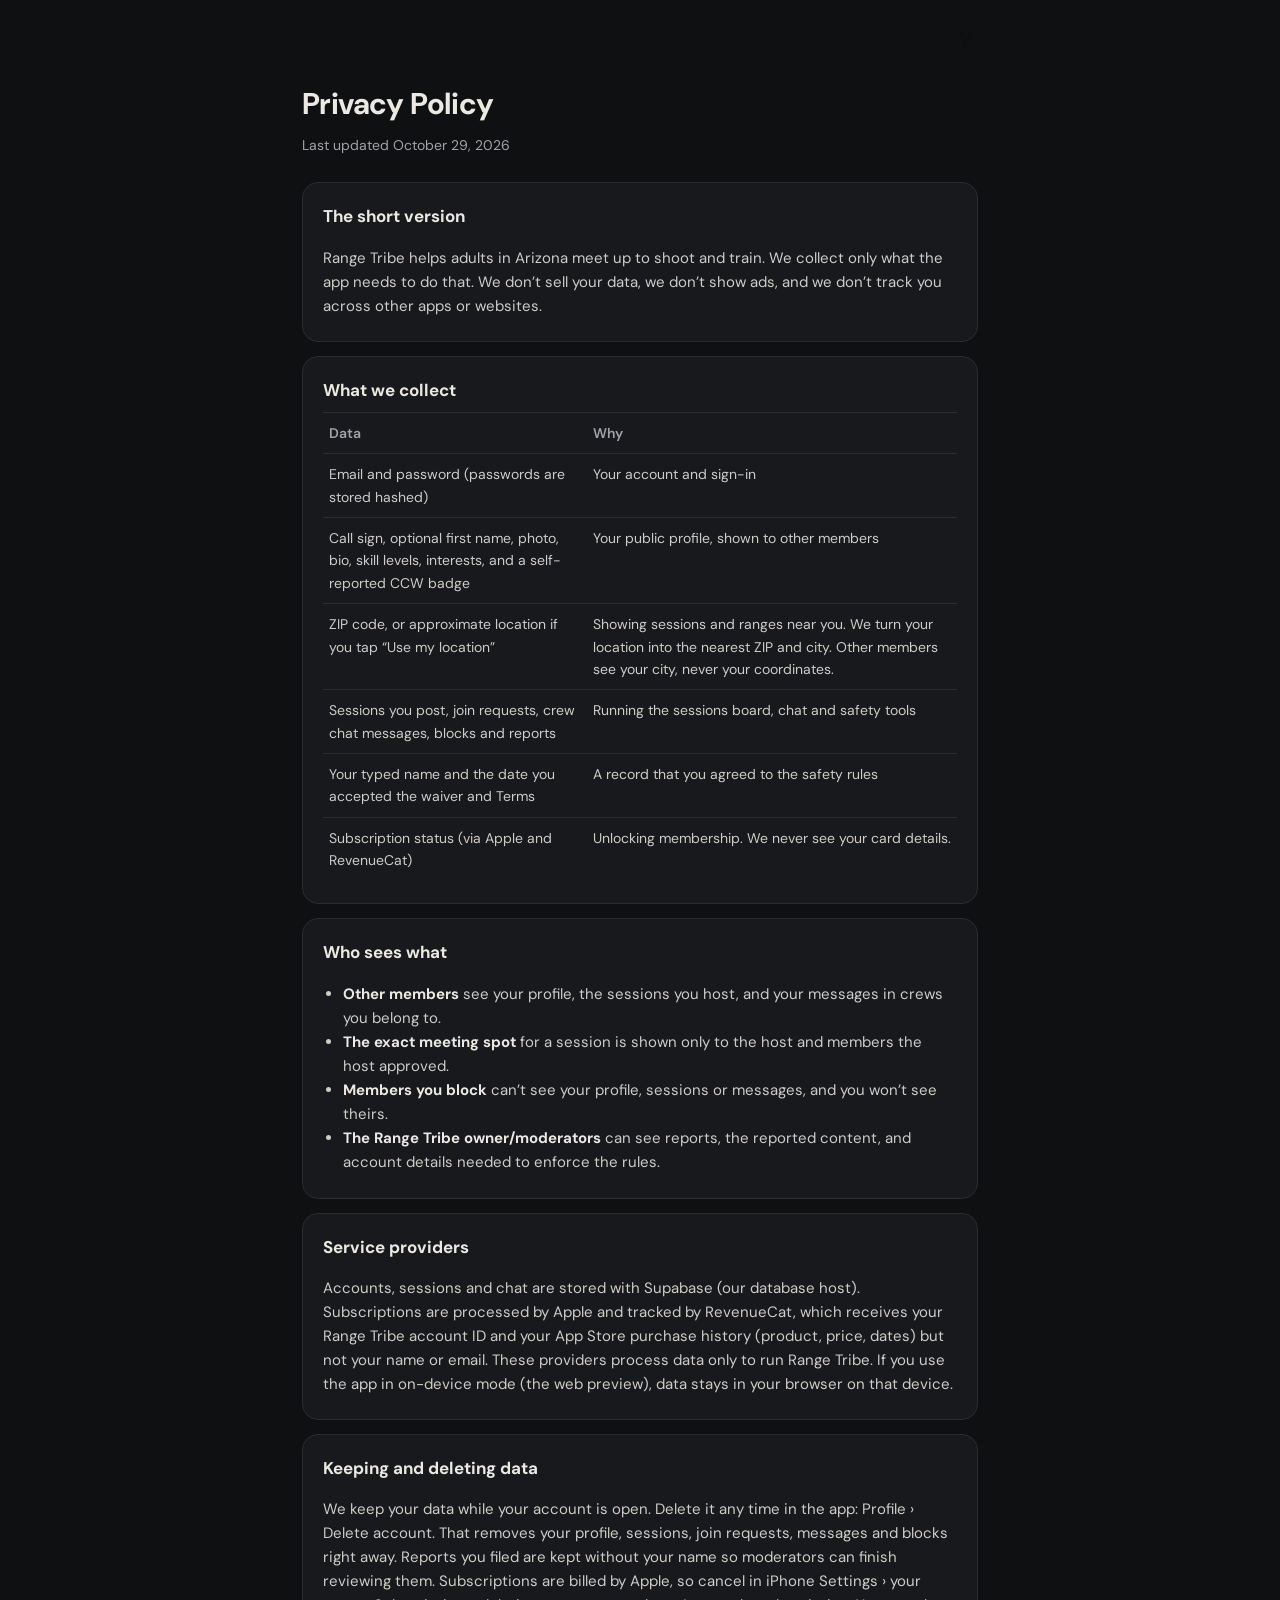
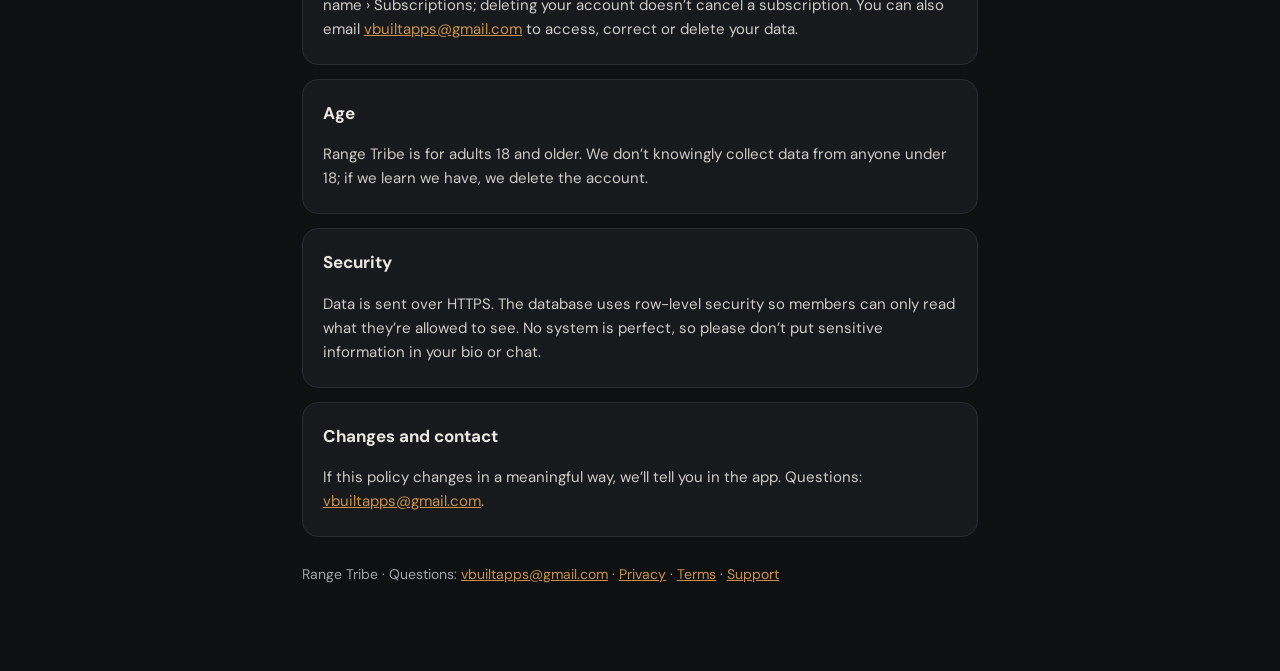
==== rangetribe/privacy/index.html @ 1eb3b709 "Add Range Tribe privacy, terms and support pages" ====
<!doctype html><html lang="en"><head><meta charset="utf-8"><meta name="viewport" content="width=device-width,initial-scale=1,viewport-fit=cover">
<meta name="color-scheme" content="dark"><title>Privacy Policy · Range Tribe</title>
<style>
@font-face{font-family:'DM Sans';src:url(../../fonts/DMSans-400-800.woff2) format('woff2');font-weight:400 800;font-display:swap}
:root{--bg:#0F1012;--card:#18191D;--text:#ECE9E3;--muted:#A0A3AA;--line:#2A2C32;--brass:#C8924A}
*{box-sizing:border-box}body{margin:0;background:var(--bg);color:var(--text);font-family:'DM Sans',-apple-system,system-ui,sans-serif;line-height:1.6;-webkit-font-smoothing:antialiased}
.wrap{max-width:720px;margin:0 auto;padding:calc(env(safe-area-inset-top) + 28px) 22px 60px}
.top{display:flex;justify-content:space-between;align-items:center;margin-bottom:28px}.top img{width:24px;opacity:.85}
.back{display:none;color:var(--brass);font-weight:600;text-decoration:none}.inapp .back{display:inline}
h1{font-size:30px;letter-spacing:-.02em;margin:0 0 6px}.meta{color:var(--muted);font-size:14px;margin:0 0 26px}
.card{background:var(--card);border:1px solid var(--line);border-radius:16px;padding:20px 20px 8px;margin-bottom:14px}
h2{font-size:17px;margin:0 0 8px}p,li{font-size:15px;color:#CFCCC6}ul{padding-left:20px}a{color:var(--brass)}strong{color:var(--text)}
table{width:100%;border-collapse:collapse;font-size:14px;margin-bottom:14px}td,th{border-top:1px solid var(--line);padding:9px 6px;text-align:left;vertical-align:top;color:#CFCCC6}th{color:var(--muted);font-weight:600}
</style></head><body><script>if(/inapp=1/.test(location.search))document.body.classList.add('inapp')</script><div class="wrap">
<div class="top"><a class="back" href="../support/">‹ Back to Range Tribe</a><span></span><img src="../../assets/v-mark.png" alt=""></div>
<h1>Privacy Policy</h1><p class="meta">Last updated October 29, 2026</p>
<div class="card"><h2>The short version</h2><p>Range Tribe helps adults in Arizona meet up to shoot and train. We collect only what the app needs to do that. We don’t sell your data, we don’t show ads, and we don’t track you across other apps or websites.</p></div>
<div class="card"><h2>What we collect</h2><table><tr><th>Data</th><th>Why</th></tr><tr><td>Email and password (passwords are stored hashed)</td><td>Your account and sign-in</td></tr><tr><td>Call sign, optional first name, photo, bio, skill levels, interests, and a self-reported CCW badge</td><td>Your public profile, shown to other members</td></tr><tr><td>ZIP code, or approximate location if you tap “Use my location”</td><td>Showing sessions and ranges near you. We turn your location into the nearest ZIP and city. Other members see your city, never your coordinates.</td></tr><tr><td>Sessions you post, join requests, crew chat messages, blocks and reports</td><td>Running the sessions board, chat and safety tools</td></tr><tr><td>Your typed name and the date you accepted the waiver and Terms</td><td>A record that you agreed to the safety rules</td></tr><tr><td>Subscription status (via Apple and RevenueCat)</td><td>Unlocking membership. We never see your card details.</td></tr></table></div>
<div class="card"><h2>Who sees what</h2><ul><li><strong>Other members</strong> see your profile, the sessions you host, and your messages in crews you belong to.</li><li><strong>The exact meeting spot</strong> for a session is shown only to the host and members the host approved.</li><li><strong>Members you block</strong> can’t see your profile, sessions or messages, and you won’t see theirs.</li><li><strong>The Range Tribe owner/moderators</strong> can see reports, the reported content, and account details needed to enforce the rules.</li></ul></div>
<div class="card"><h2>Service providers</h2><p>Accounts, sessions and chat are stored with Supabase (our database host). Subscriptions are processed by Apple and tracked by RevenueCat, which receives your Range Tribe account ID and your App Store purchase history (product, price, dates) but not your name or email. These providers process data only to run Range Tribe. If you use the app in on-device mode (the web preview), data stays in your browser on that device.</p></div>
<div class="card"><h2>Keeping and deleting data</h2><p>We keep your data while your account is open. Delete it any time in the app: Profile › Delete account. That removes your profile, sessions, join requests, messages and blocks right away. Reports you filed are kept without your name so moderators can finish reviewing them. Subscriptions are billed by Apple, so cancel in iPhone Settings › your name › Subscriptions; deleting your account doesn’t cancel a subscription. You can also email <a href="mailto:vbuiltapps@gmail.com">vbuiltapps@gmail.com</a> to access, correct or delete your data.</p></div>
<div class="card"><h2>Age</h2><p>Range Tribe is for adults 18 and older. We don’t knowingly collect data from anyone under 18; if we learn we have, we delete the account.</p></div>
<div class="card"><h2>Security</h2><p>Data is sent over HTTPS. The database uses row-level security so members can only read what they’re allowed to see. No system is perfect, so please don’t put sensitive information in your bio or chat.</p></div>
<div class="card"><h2>Changes and contact</h2><p>If this policy changes in a meaningful way, we’ll tell you in the app. Questions: <a href="mailto:vbuiltapps@gmail.com">vbuiltapps@gmail.com</a>.</p></div>
<p class="meta" style="margin-top:26px">Range Tribe · Questions: <a href="mailto:vbuiltapps@gmail.com">vbuiltapps@gmail.com</a> · <a href="../privacy/">Privacy</a> · <a href="../terms/">Terms</a> · <a href="../support/">Support</a></p></div></body></html>
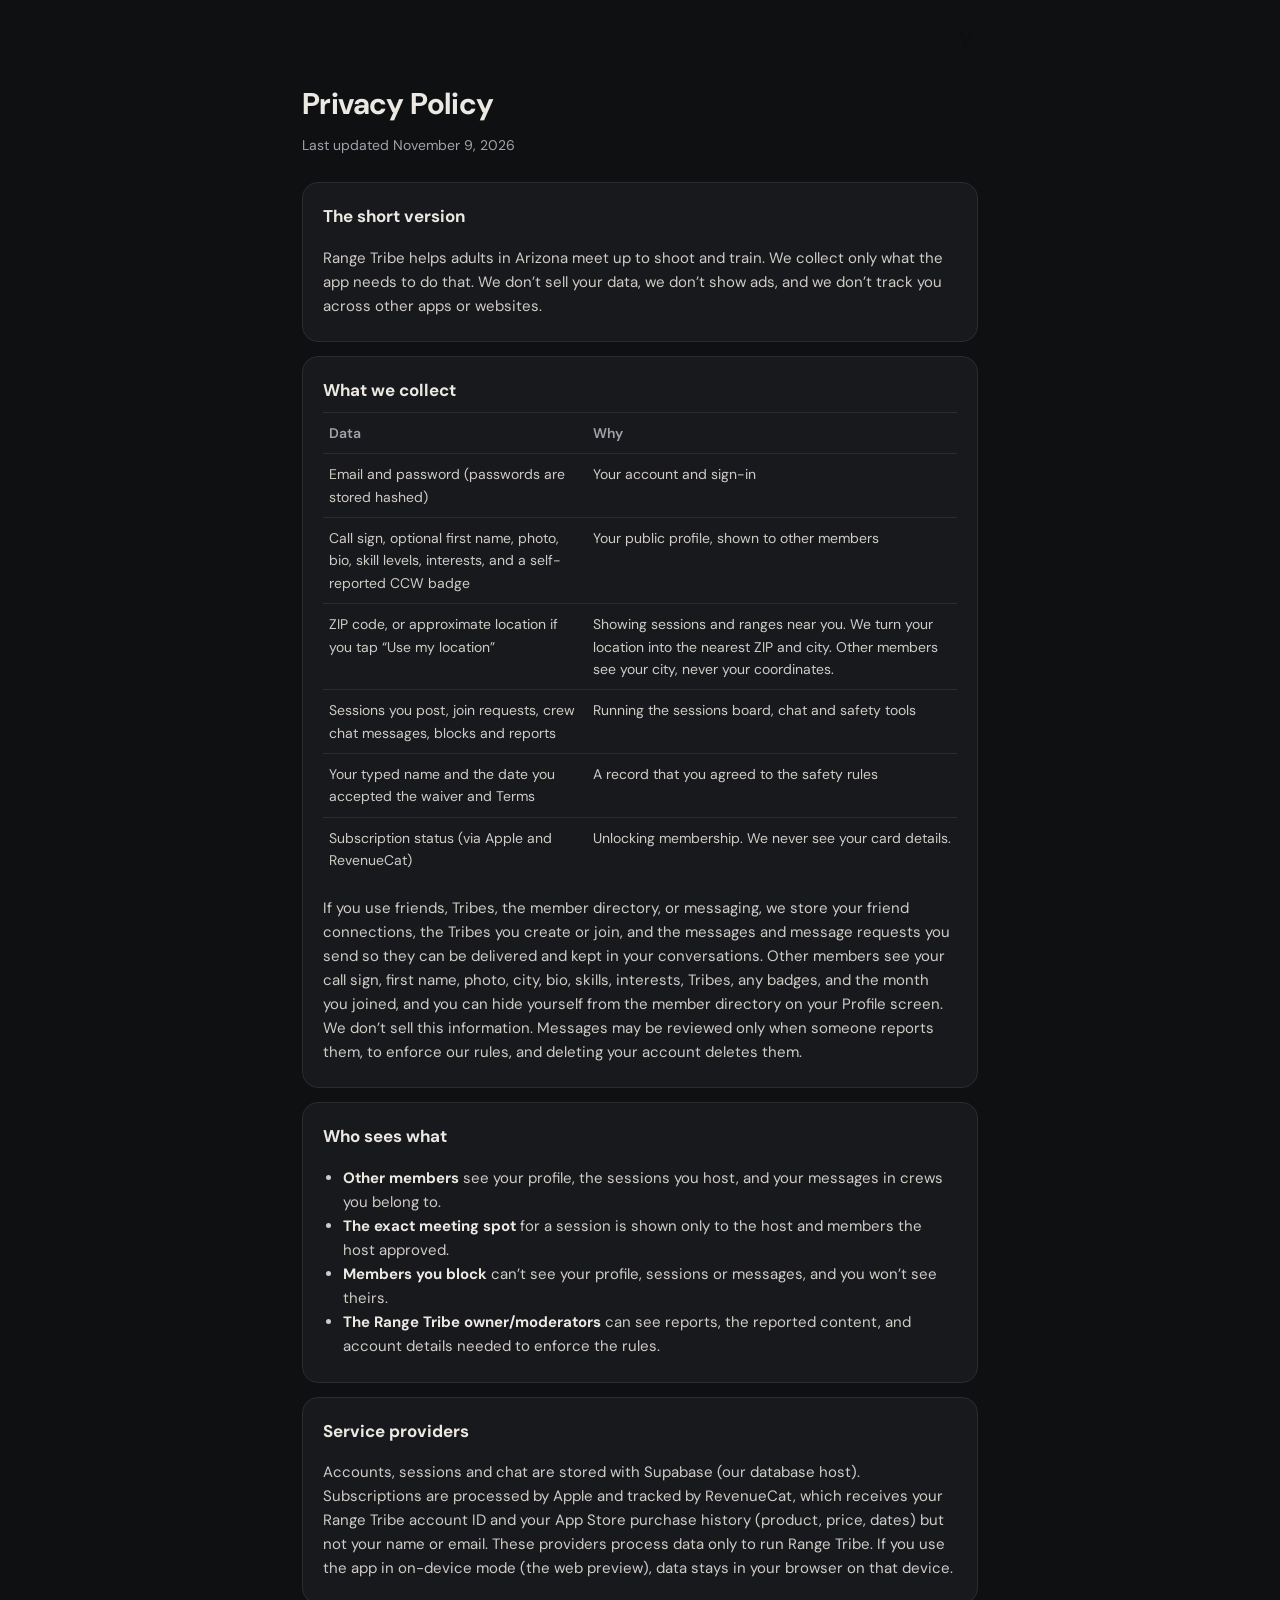
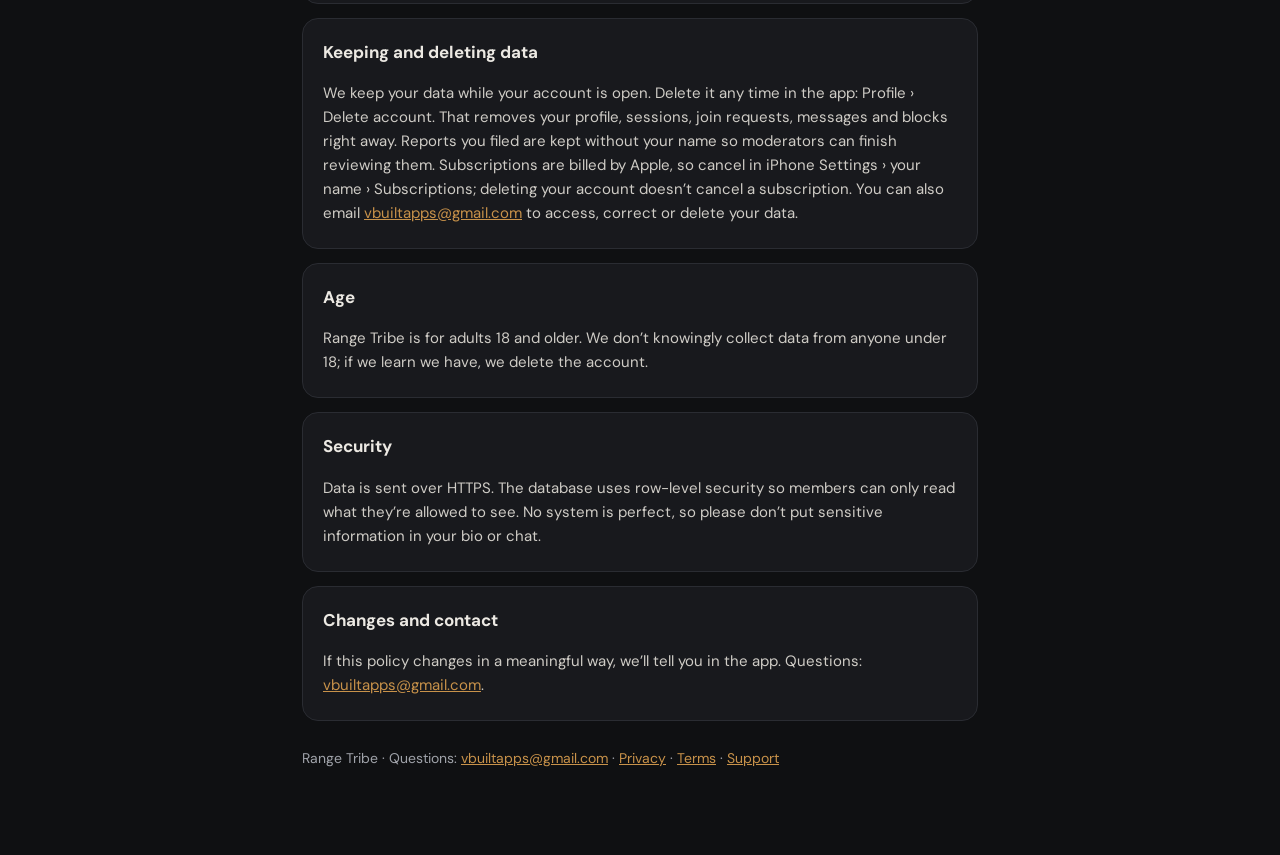
==== commit 9e3e5ccf: "Range Tribe privacy: friends, Tribes, messaging" ====
--- a/rangetribe/privacy/index.html
+++ b/rangetribe/privacy/index.html
@@ -13,9 +13,9 @@
 table{width:100%;border-collapse:collapse;font-size:14px;margin-bottom:14px}td,th{border-top:1px solid var(--line);padding:9px 6px;text-align:left;vertical-align:top;color:#CFCCC6}th{color:var(--muted);font-weight:600}
 </style></head><body><script>if(/inapp=1/.test(location.search))document.body.classList.add('inapp')</script><div class="wrap">
 <div class="top"><a class="back" href="../support/">‹ Back to Range Tribe</a><span></span><img src="../../assets/v-mark.png" alt=""></div>
-<h1>Privacy Policy</h1><p class="meta">Last updated October 29, 2026</p>
+<h1>Privacy Policy</h1><p class="meta">Last updated November 9, 2026</p>
 <div class="card"><h2>The short version</h2><p>Range Tribe helps adults in Arizona meet up to shoot and train. We collect only what the app needs to do that. We don’t sell your data, we don’t show ads, and we don’t track you across other apps or websites.</p></div>
-<div class="card"><h2>What we collect</h2><table><tr><th>Data</th><th>Why</th></tr><tr><td>Email and password (passwords are stored hashed)</td><td>Your account and sign-in</td></tr><tr><td>Call sign, optional first name, photo, bio, skill levels, interests, and a self-reported CCW badge</td><td>Your public profile, shown to other members</td></tr><tr><td>ZIP code, or approximate location if you tap “Use my location”</td><td>Showing sessions and ranges near you. We turn your location into the nearest ZIP and city. Other members see your city, never your coordinates.</td></tr><tr><td>Sessions you post, join requests, crew chat messages, blocks and reports</td><td>Running the sessions board, chat and safety tools</td></tr><tr><td>Your typed name and the date you accepted the waiver and Terms</td><td>A record that you agreed to the safety rules</td></tr><tr><td>Subscription status (via Apple and RevenueCat)</td><td>Unlocking membership. We never see your card details.</td></tr></table></div>
+<div class="card"><h2>What we collect</h2><table><tr><th>Data</th><th>Why</th></tr><tr><td>Email and password (passwords are stored hashed)</td><td>Your account and sign-in</td></tr><tr><td>Call sign, optional first name, photo, bio, skill levels, interests, and a self-reported CCW badge</td><td>Your public profile, shown to other members</td></tr><tr><td>ZIP code, or approximate location if you tap “Use my location”</td><td>Showing sessions and ranges near you. We turn your location into the nearest ZIP and city. Other members see your city, never your coordinates.</td></tr><tr><td>Sessions you post, join requests, crew chat messages, blocks and reports</td><td>Running the sessions board, chat and safety tools</td></tr><tr><td>Your typed name and the date you accepted the waiver and Terms</td><td>A record that you agreed to the safety rules</td></tr><tr><td>Subscription status (via Apple and RevenueCat)</td><td>Unlocking membership. We never see your card details.</td></tr></table><p>If you use friends, Tribes, the member directory, or messaging, we store your friend connections, the Tribes you create or join, and the messages and message requests you send so they can be delivered and kept in your conversations. Other members see your call sign, first name, photo, city, bio, skills, interests, Tribes, any badges, and the month you joined, and you can hide yourself from the member directory on your Profile screen. We don’t sell this information. Messages may be reviewed only when someone reports them, to enforce our rules, and deleting your account deletes them.</p></div>
 <div class="card"><h2>Who sees what</h2><ul><li><strong>Other members</strong> see your profile, the sessions you host, and your messages in crews you belong to.</li><li><strong>The exact meeting spot</strong> for a session is shown only to the host and members the host approved.</li><li><strong>Members you block</strong> can’t see your profile, sessions or messages, and you won’t see theirs.</li><li><strong>The Range Tribe owner/moderators</strong> can see reports, the reported content, and account details needed to enforce the rules.</li></ul></div>
 <div class="card"><h2>Service providers</h2><p>Accounts, sessions and chat are stored with Supabase (our database host). Subscriptions are processed by Apple and tracked by RevenueCat, which receives your Range Tribe account ID and your App Store purchase history (product, price, dates) but not your name or email. These providers process data only to run Range Tribe. If you use the app in on-device mode (the web preview), data stays in your browser on that device.</p></div>
 <div class="card"><h2>Keeping and deleting data</h2><p>We keep your data while your account is open. Delete it any time in the app: Profile › Delete account. That removes your profile, sessions, join requests, messages and blocks right away. Reports you filed are kept without your name so moderators can finish reviewing them. Subscriptions are billed by Apple, so cancel in iPhone Settings › your name › Subscriptions; deleting your account doesn’t cancel a subscription. You can also email <a href="mailto:vbuiltapps@gmail.com">vbuiltapps@gmail.com</a> to access, correct or delete your data.</p></div>
